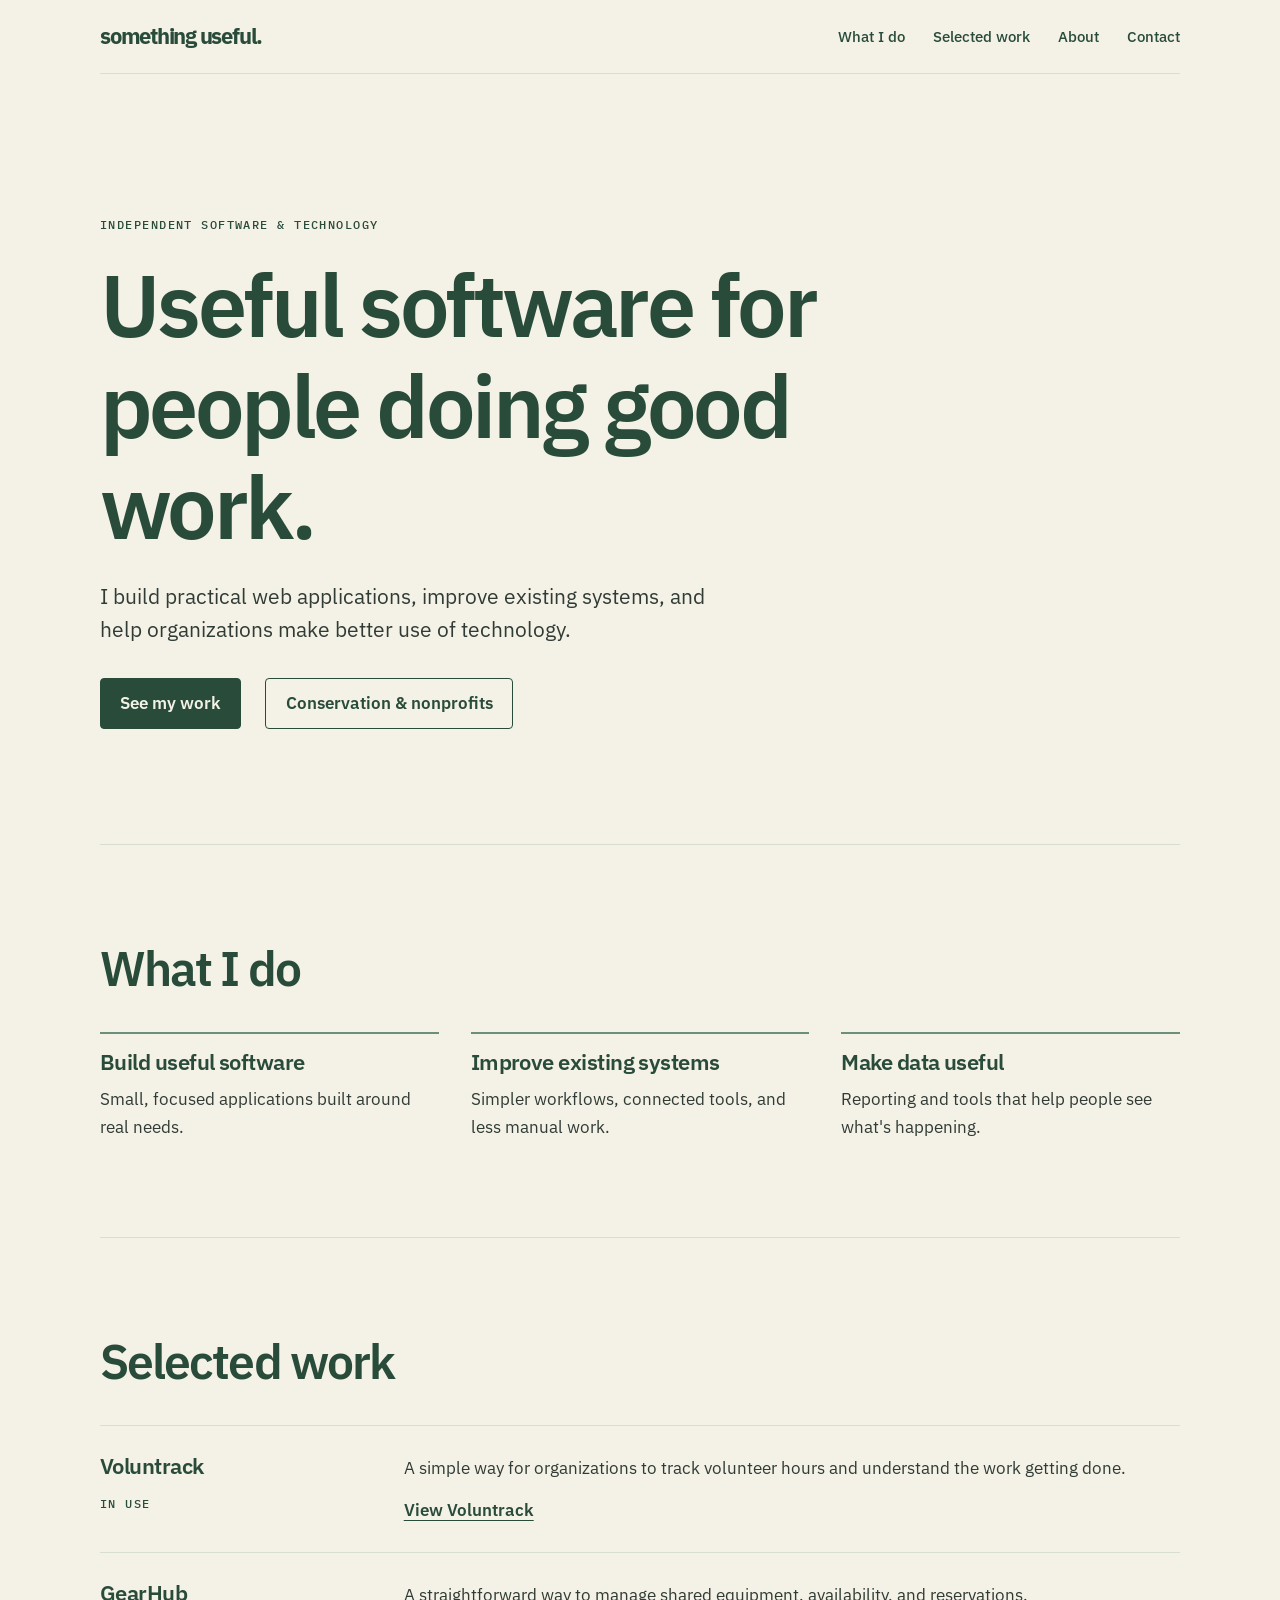
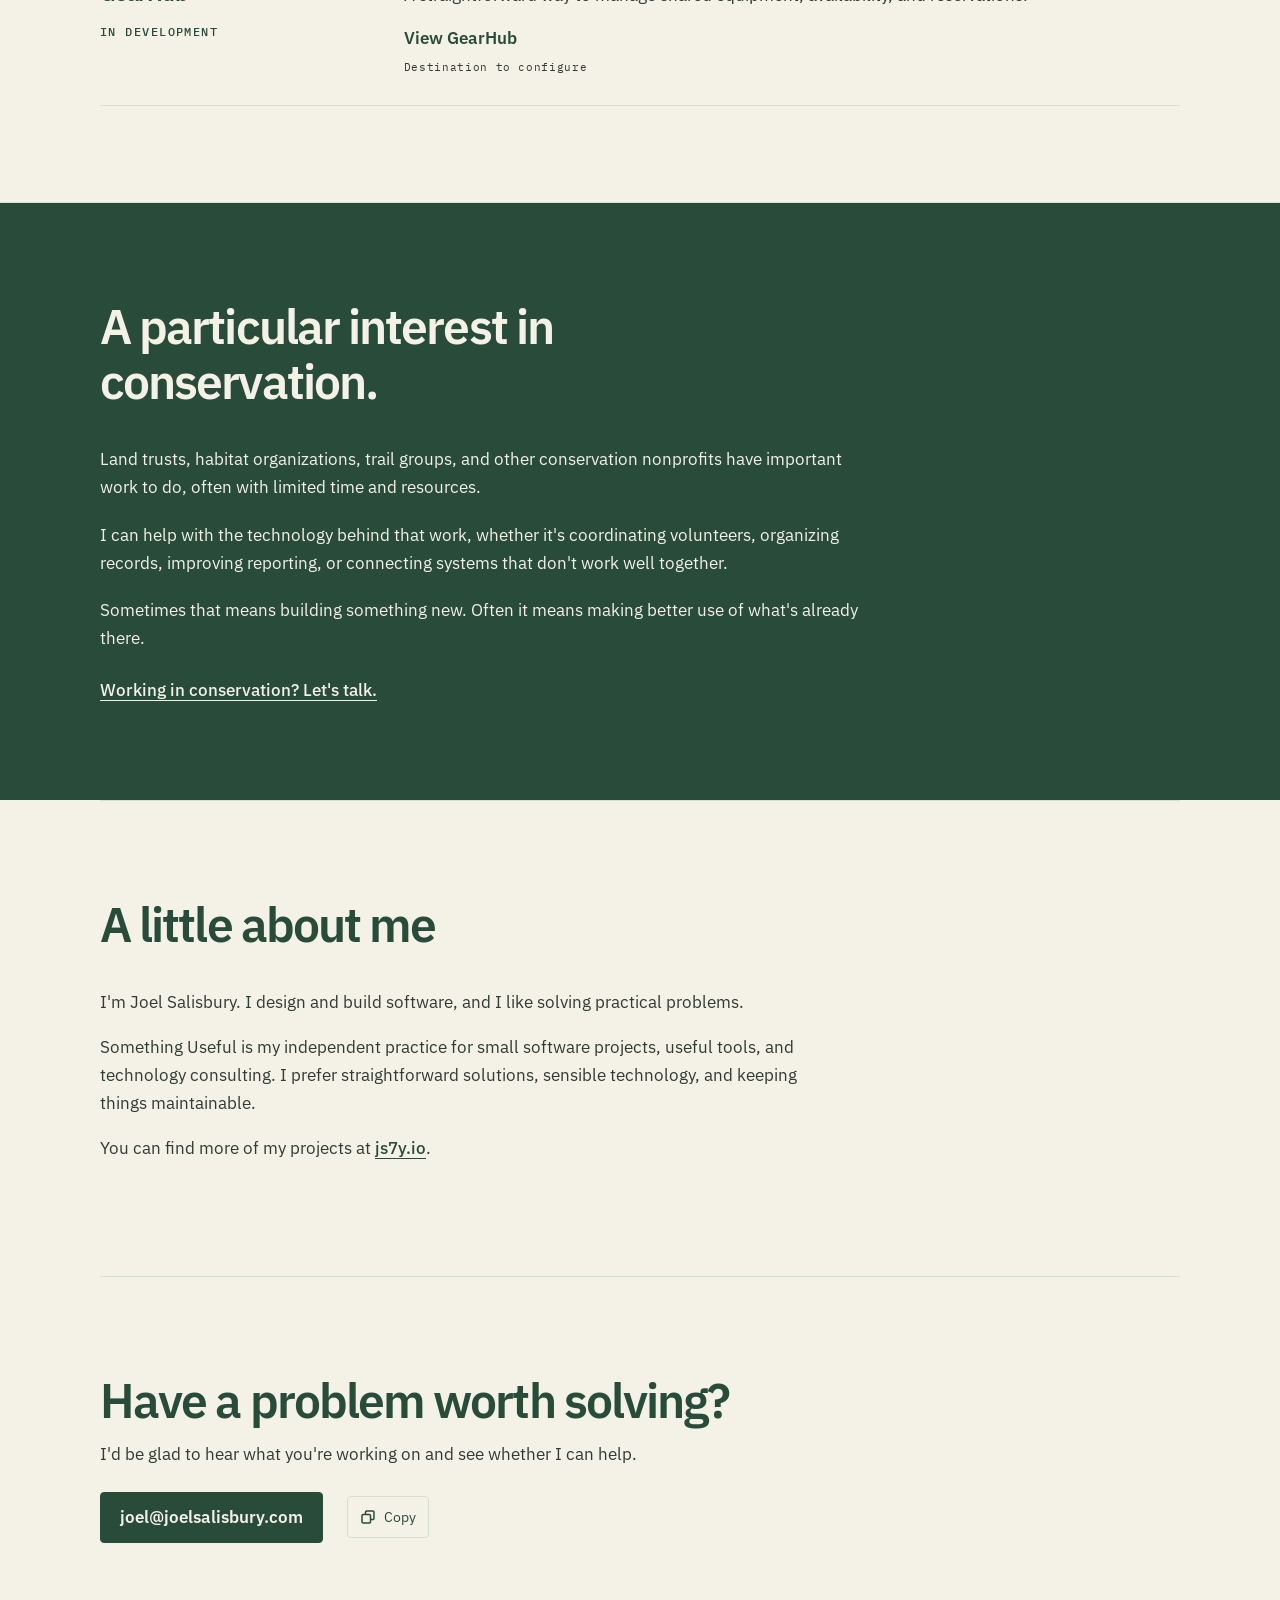
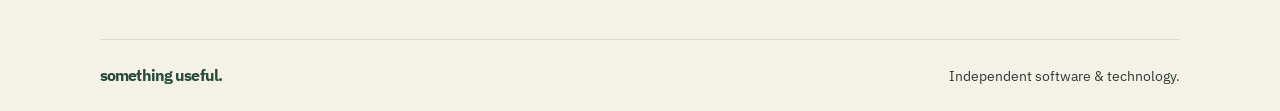
==== index.html @ 0a971db6 "copy to clip" ====
<!doctype html>
<html lang="en">
<head>
  <meta charset="utf-8">
  <meta name="viewport" content="width=device-width, initial-scale=1">
  <meta name="theme-color" content="#F4F1E7">
  <meta name="description" content="I build practical web applications, improve existing systems, and help organizations make better use of technology.">
  <title>something useful.</title>
  <link rel="preconnect" href="https://fonts.googleapis.com">
  <link rel="preconnect" href="https://fonts.gstatic.com" crossorigin>
  <link href="https://fonts.googleapis.com/css2?family=IBM+Plex+Mono:wght@400;500&family=IBM+Plex+Sans:wght@400;500;600;700&display=swap" rel="stylesheet">
  <style>
    :root {
      color-scheme: light;
      --forest: #294B3A;
      --sage: #6B8F7A;
      --cream: #F4F1E7;
      --stone: #D7DED2;
      --ink: #2F3B34;
      --page-width: 1080px;
    }

    * {
      box-sizing: border-box;
    }

    html {
      scroll-behavior: smooth;
      scroll-padding-top: 2rem;
    }

    body {
      margin: 0;
      background: var(--cream);
      color: var(--ink);
      font: 400 17px/1.65 "IBM Plex Sans", sans-serif;
      -webkit-font-smoothing: antialiased;
    }

    a {
      color: inherit;
    }

    a:focus-visible {
      outline: 3px solid var(--sage);
      outline-offset: 4px;
      border-radius: 2px;
    }

    button:focus-visible {
      outline: 3px solid var(--sage);
      outline-offset: 4px;
    }

    .skip-link {
      position: absolute;
      top: 1rem;
      left: 1rem;
      z-index: 1;
      padding: .5rem .75rem;
      transform: translateY(-180%);
      background: var(--cream);
      color: var(--forest);
    }

    .skip-link:focus {
      transform: translateY(0);
    }

    .container {
      width: min(100% - 48px, var(--page-width));
      margin-inline: auto;
    }

    .site-header {
      display: flex;
      align-items: center;
      justify-content: space-between;
      gap: 2rem;
      padding-block: 1.5rem;
      border-bottom: 1px solid var(--stone);
    }

    .wordmark {
      color: var(--forest);
      font-size: 1.4rem;
      font-weight: 700;
      letter-spacing: -.055em;
      line-height: 1;
      text-decoration: none;
      white-space: nowrap;
    }

    .site-nav {
      display: flex;
      flex-wrap: wrap;
      justify-content: flex-end;
      gap: .75rem 1.75rem;
    }

    .site-nav a,
    .text-link {
      color: var(--forest);
      font-weight: 500;
      text-decoration-thickness: 1px;
      text-underline-offset: .22em;
    }

    .site-nav a {
      font-size: .95rem;
      text-decoration: none;
    }

    .site-nav a:hover,
    .text-link:hover {
      text-decoration: underline;
    }

    .eyebrow,
    .project-status,
    .config-note {
      font-family: "IBM Plex Mono", monospace;
      font-size: .75rem;
      letter-spacing: .12em;
      text-transform: uppercase;
    }

    .eyebrow {
      margin: 0 0 1.2rem;
      color: var(--forest);
      font-weight: 500;
    }

    .hero {
      padding-block: clamp(5rem, 11vw, 9rem) clamp(5rem, 9vw, 7.5rem);
    }

    h1,
    h2,
    h3,
    p {
      margin-top: 0;
    }

    h1,
    h2,
    h3 {
      color: var(--forest);
      font-weight: 600;
      letter-spacing: -.04em;
      line-height: 1.15;
    }

    h1 {
      max-width: 850px;
      margin-bottom: 1.5rem;
      font-size: clamp(2.75rem, 7vw, 5.5rem);
    }

    .hero-copy {
      max-width: 620px;
      margin-bottom: 2rem;
      font-size: clamp(1.1rem, 2vw, 1.3rem);
      line-height: 1.55;
    }

    .actions {
      display: flex;
      flex-wrap: wrap;
      align-items: center;
      gap: .75rem 1.5rem;
    }

    .button {
      display: inline-flex;
      min-height: 48px;
      align-items: center;
      justify-content: center;
      padding: .65rem 1.2rem;
      border: 1px solid var(--forest);
      border-radius: 4px;
      background: var(--forest);
      color: var(--cream);
      font-weight: 600;
      text-decoration: none;
      transition: background-color .15s ease;
    }

    .button:hover {
      background: #1d392b;
    }

    .button-secondary {
      background: transparent;
      color: var(--forest);
    }

    .button-secondary:hover {
      background: var(--stone);
    }

    .copy-button {
      display: inline-flex;
      min-height: 40px;
      align-items: center;
      gap: .45rem;
      padding: .5rem .75rem;
      border: 1px solid var(--stone);
      border-radius: 4px;
      background: transparent;
      color: var(--forest);
      font: inherit;
      font-size: .9rem;
      cursor: pointer;
    }

    .copy-button:hover {
      background: var(--stone);
    }

    .copy-button svg {
      width: 1rem;
      height: 1rem;
    }

    .section {
      padding-block: clamp(3.75rem, 8vw, 6rem);
      border-top: 1px solid var(--stone);
    }

    .section-heading {
      margin-bottom: 2.25rem;
      font-size: clamp(2rem, 4vw, 3rem);
    }

    .capabilities {
      display: grid;
      grid-template-columns: repeat(3, minmax(0, 1fr));
      gap: 2rem;
    }

    .capability {
      padding-top: 1rem;
      border-top: 2px solid var(--sage);
    }

    .capability h3,
    .project h3 {
      margin-bottom: .6rem;
      font-size: 1.35rem;
      letter-spacing: -.025em;
    }

    .capability p,
    .project p {
      margin-bottom: 0;
    }

    .work-list {
      border-bottom: 1px solid var(--stone);
    }

    .project {
      display: grid;
      grid-template-columns: minmax(150px, .7fr) 2fr;
      gap: 2rem;
      padding-block: 1.75rem;
      border-top: 1px solid var(--stone);
    }

    .project-status {
      display: inline-block;
      margin-bottom: .65rem;
      color: var(--forest);
      font-weight: 500;
    }

    .project-link {
      display: inline-block;
      margin-top: .9rem;
      color: var(--forest);
      font-weight: 600;
      text-underline-offset: .22em;
    }

    .config-note {
      display: block;
      margin-top: .45rem;
      color: var(--ink);
      font-size: .68rem;
      letter-spacing: .06em;
      text-transform: none;
    }

    .conservation {
      background: var(--forest);
      color: var(--cream);
    }

    .conservation .section-heading {
      max-width: 700px;
      color: var(--cream);
    }

    .conservation-copy {
      max-width: 760px;
    }

    .conservation-copy p {
      margin-bottom: 1.2rem;
    }

    .conservation .text-link {
      display: inline-block;
      margin-top: .3rem;
      color: var(--cream);
    }

    .about-copy {
      max-width: 720px;
    }

    .contact {
      padding-bottom: clamp(4rem, 8vw, 6rem);
    }

    .contact .section-heading {
      margin-bottom: .75rem;
    }

    .contact p {
      margin-bottom: 1.5rem;
    }

    .site-footer {
      display: flex;
      align-items: baseline;
      justify-content: space-between;
      gap: 1rem;
      padding-block: 1.5rem;
      border-top: 1px solid var(--stone);
    }

    .footer-wordmark {
      font-size: 1rem;
    }

    .site-footer p {
      margin: 0;
      font-size: .9rem;
    }

    @media (max-width: 680px) {
      body {
        font-size: 16px;
      }

      .container {
        width: min(100% - 36px, var(--page-width));
      }

      .site-header {
        align-items: flex-start;
        flex-direction: column;
        gap: 1.1rem;
        padding-block: 1.2rem;
      }

      .site-nav {
        justify-content: flex-start;
        gap: .55rem 1.25rem;
      }

      .capabilities {
        grid-template-columns: 1fr;
        gap: 1.5rem;
      }

      .project {
        grid-template-columns: 1fr;
        gap: .5rem;
      }

      .site-footer {
        align-items: flex-start;
        flex-direction: column;
      }
    }

    @media (prefers-reduced-motion: reduce) {
      html {
        scroll-behavior: auto;
      }

      *,
      *::before,
      *::after {
        transition-duration: .01ms !important;
      }
    }
  </style>
</head>
<body>
  <a class="skip-link" href="#main">Skip to content</a>
  <header class="site-header container">
    <a class="wordmark" href="#top" aria-label="something useful. home">something useful.</a>
    <nav class="site-nav" aria-label="Main navigation">
      <a href="#what-i-do">What I do</a>
      <a href="#selected-work">Selected work</a>
      <a href="#about">About</a>
      <a href="#contact">Contact</a>
    </nav>
  </header>

  <main id="main">
    <section class="hero container" id="top" aria-labelledby="hero-title">
      <p class="eyebrow">INDEPENDENT SOFTWARE &amp; TECHNOLOGY</p>
      <h1 id="hero-title">Useful software for people doing good work.</h1>
      <p class="hero-copy">I build practical web applications, improve existing systems, and help organizations make better use of technology.</p>
      <div class="actions">
        <a class="button" href="#selected-work">See my work</a>
        <a class="button button-secondary" href="#conservation">Conservation &amp; nonprofits</a>
      </div>
    </section>

    <section class="section container" id="what-i-do" aria-labelledby="what-i-do-title">
      <h2 class="section-heading" id="what-i-do-title">What I do</h2>
      <div class="capabilities">
        <article class="capability">
          <h3>Build useful software</h3>
          <p>Small, focused applications built around real needs.</p>
        </article>
        <article class="capability">
          <h3>Improve existing systems</h3>
          <p>Simpler workflows, connected tools, and less manual work.</p>
        </article>
        <article class="capability">
          <h3>Make data useful</h3>
          <p>Reporting and tools that help people see what's happening.</p>
        </article>
      </div>
    </section>

    <section class="section container" id="selected-work" aria-labelledby="selected-work-title">
      <h2 class="section-heading" id="selected-work-title">Selected work</h2>
      <div class="work-list">
        <article class="project">
          <div>
            <h3>Voluntrack</h3>
            <span class="project-status">In use</span>
          </div>
          <div>
            <p>A simple way for organizations to track volunteer hours and understand the work getting done.</p>
            <a class="project-link" href="https://voluntrack.js7y.io">View Voluntrack</a>
          </div>
        </article>
        <article class="project">
          <div>
            <h3>GearHub</h3>
            <span class="project-status">In development</span>
          </div>
          <div>
            <p>A straightforward way to manage shared equipment, availability, and reservations.</p>
            <span class="project-link">View GearHub</span>
            <span class="config-note">Destination to configure</span>
          </div>
        </article>
      </div>
    </section>

    <section class="section conservation" id="conservation" aria-labelledby="conservation-title">
      <div class="container">
        <h2 class="section-heading" id="conservation-title">A particular interest in conservation.</h2>
        <div class="conservation-copy">
          <p>Land trusts, habitat organizations, trail groups, and other conservation nonprofits have important work to do, often with limited time and resources.</p>
          <p>I can help with the technology behind that work, whether it's coordinating volunteers, organizing records, improving reporting, or connecting systems that don't work well together.</p>
          <p>Sometimes that means building something new. Often it means making better use of what's already there.</p>
          <a class="text-link" href="#contact">Working in conservation? Let's talk.</a>
        </div>
      </div>
    </section>

    <section class="section container" id="about" aria-labelledby="about-title">
      <h2 class="section-heading" id="about-title">A little about me</h2>
      <div class="about-copy">
        <p>I'm Joel Salisbury. I design and build software, and I like solving practical problems.</p>
        <p>Something Useful is my independent practice for small software projects, useful tools, and technology consulting. I prefer straightforward solutions, sensible technology, and keeping things maintainable.</p>
        <p>You can find more of my projects at <a class="text-link" href="https://js7y.io">js7y.io</a>.</p>
      </div>
    </section>

    <section class="section contact container" id="contact" aria-labelledby="contact-title">
      <h2 class="section-heading" id="contact-title">Have a problem worth solving?</h2>
      <p>I'd be glad to hear what you're working on and see whether I can help.</p>
      <div class="actions">
        <a class="button" href="mailto:joel@joelsalisbury.com">joel@joelsalisbury.com</a>
        <button class="copy-button" type="button" data-copy="joel@joelsalisbury.com" aria-label="Copy email address">
          <svg viewBox="0 0 16 16" fill="none" aria-hidden="true">
            <path d="M5.5 5.5V3.25A1.25 1.25 0 0 1 6.75 2h6A1.25 1.25 0 0 1 14 3.25v6a1.25 1.25 0 0 1-1.25 1.25H10.5M3.25 5.5h6A1.25 1.25 0 0 1 10.5 6.75v6A1.25 1.25 0 0 1 9.25 14h-6A1.25 1.25 0 0 1 2 12.75v-6A1.25 1.25 0 0 1 3.25 5.5Z" stroke="currentColor" stroke-width="1.5" stroke-linecap="round" stroke-linejoin="round"/>
          </svg>
          Copy
        </button>
        <span id="copy-status" role="status" aria-live="polite"></span>
      </div>
    </section>
  </main>

  <footer class="site-footer container">
    <a class="wordmark footer-wordmark" href="#top">something useful.</a>
    <p>Independent software &amp; technology.</p>
  </footer>
  <script>
    const copyButton = document.querySelector("[data-copy]");
    const copyStatus = document.querySelector("#copy-status");

    if (copyButton && copyStatus) {
      copyButton.addEventListener("click", async () => {
        try {
          await navigator.clipboard.writeText(copyButton.dataset.copy);
          copyStatus.textContent = "Email copied.";
        } catch {
          copyStatus.textContent = "Couldn't copy. Please copy the email address manually.";
        }
      });
    }
  </script>
</body>
</html>
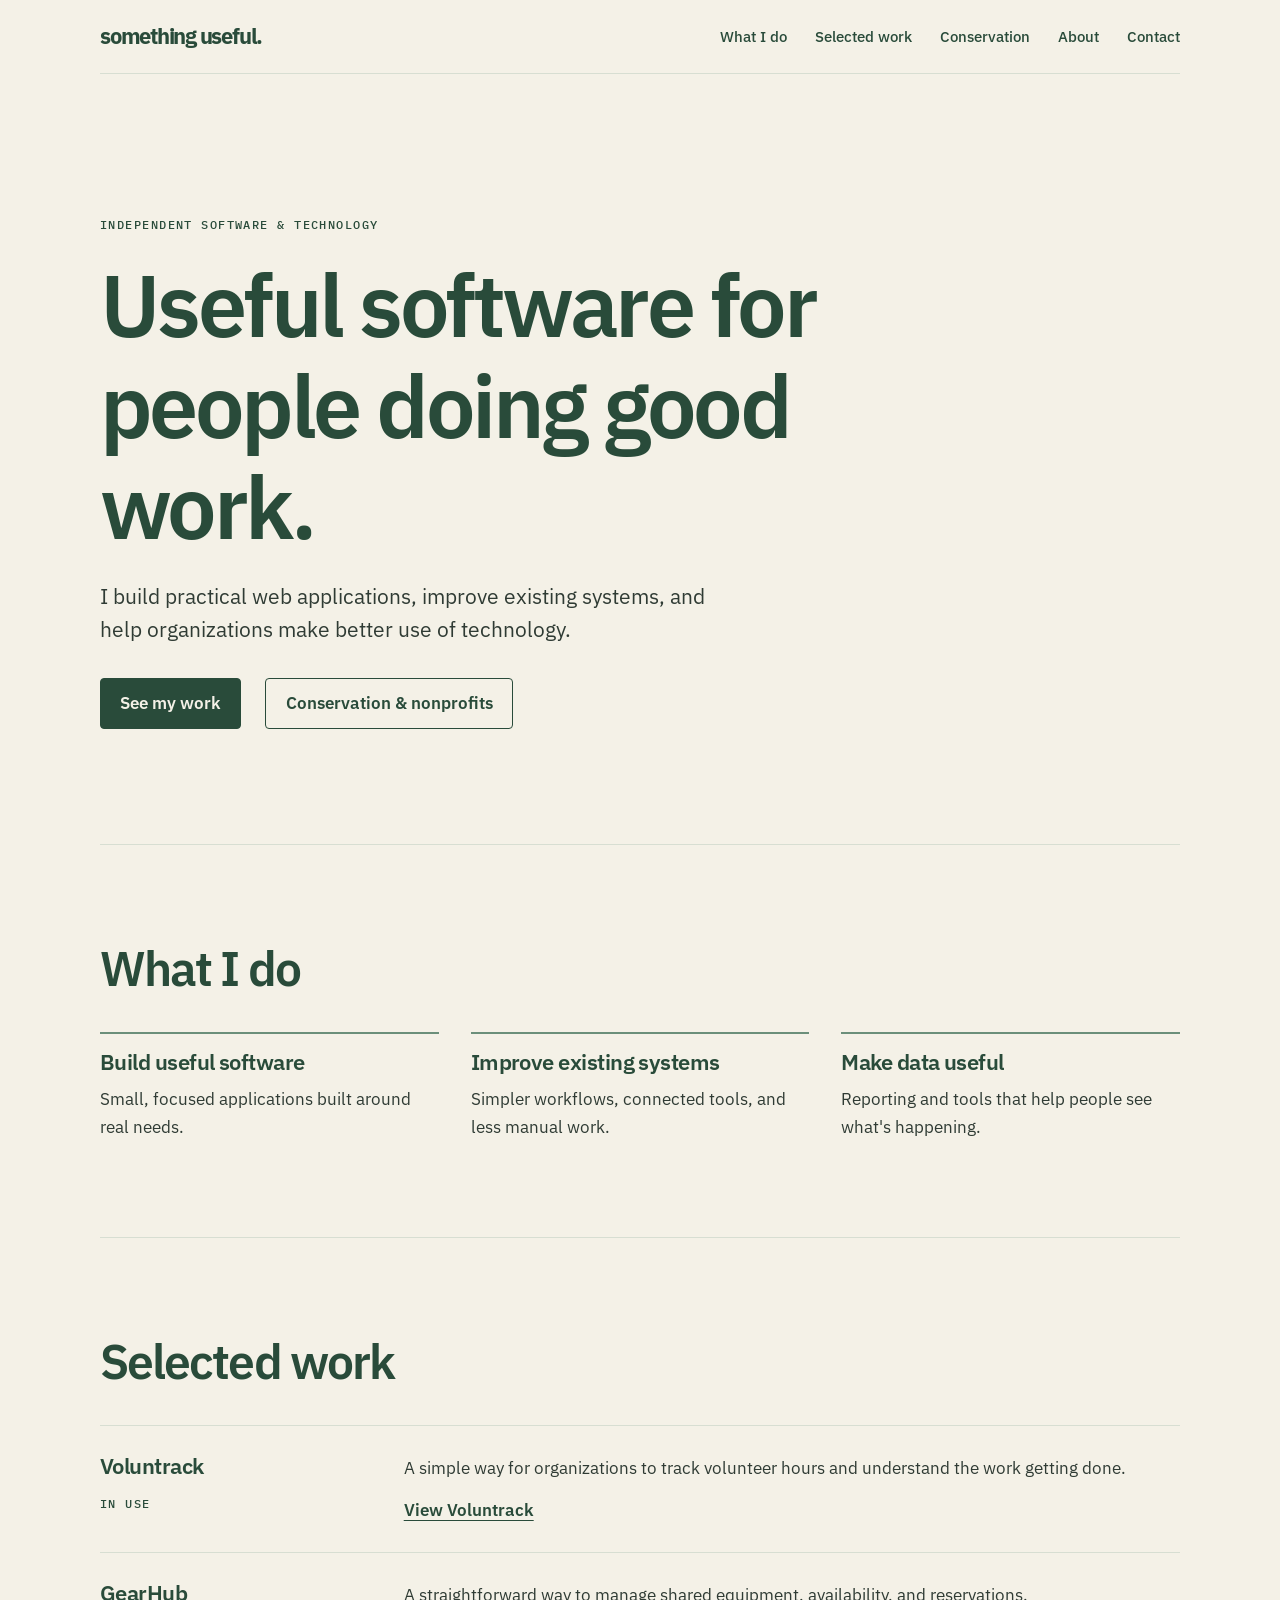
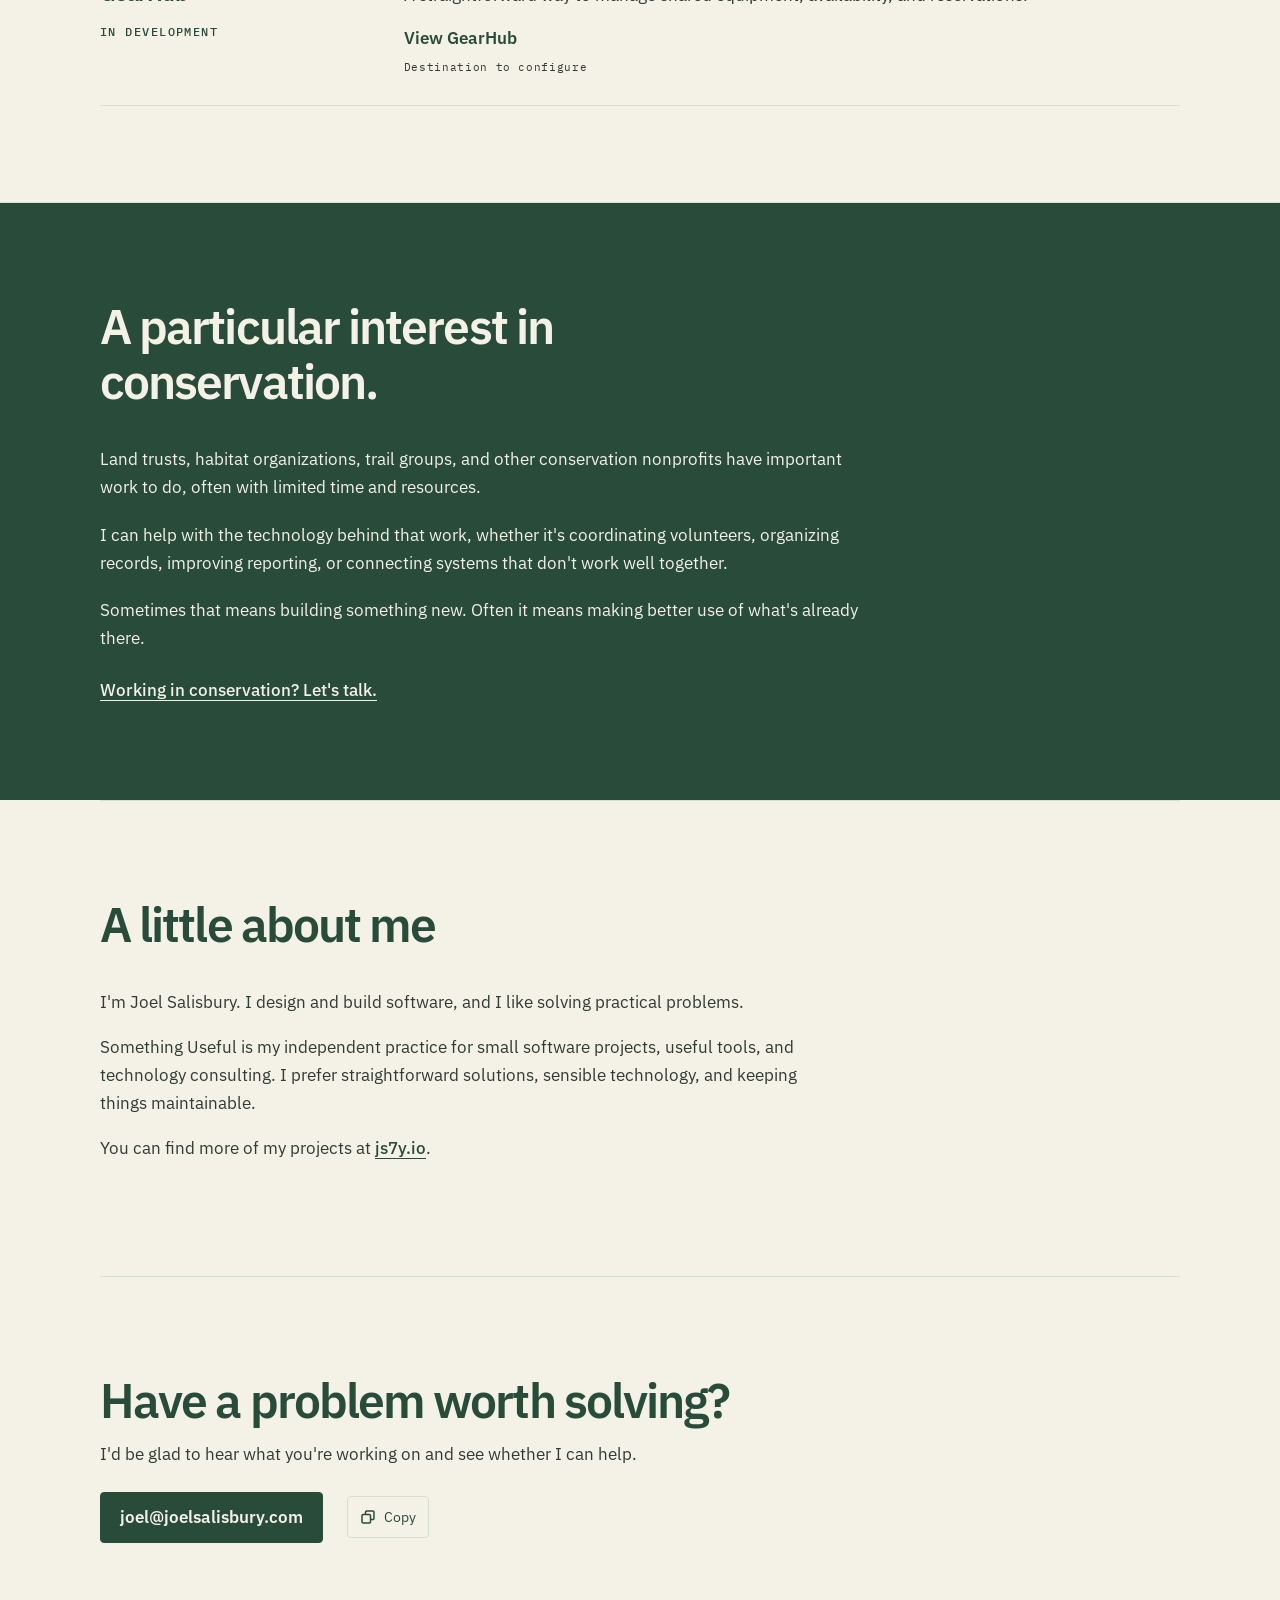
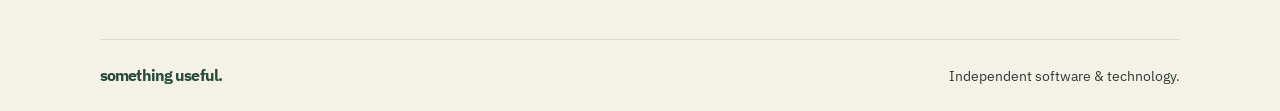
==== commit c44dca67: "conservation page" ====
--- a/index.html
+++ b/index.html
@@ -9,396 +9,7 @@
   <link rel="preconnect" href="https://fonts.googleapis.com">
   <link rel="preconnect" href="https://fonts.gstatic.com" crossorigin>
   <link href="https://fonts.googleapis.com/css2?family=IBM+Plex+Mono:wght@400;500&family=IBM+Plex+Sans:wght@400;500;600;700&display=swap" rel="stylesheet">
-  <style>
-    :root {
-      color-scheme: light;
-      --forest: #294B3A;
-      --sage: #6B8F7A;
-      --cream: #F4F1E7;
-      --stone: #D7DED2;
-      --ink: #2F3B34;
-      --page-width: 1080px;
-    }
-
-    * {
-      box-sizing: border-box;
-    }
-
-    html {
-      scroll-behavior: smooth;
-      scroll-padding-top: 2rem;
-    }
-
-    body {
-      margin: 0;
-      background: var(--cream);
-      color: var(--ink);
-      font: 400 17px/1.65 "IBM Plex Sans", sans-serif;
-      -webkit-font-smoothing: antialiased;
-    }
-
-    a {
-      color: inherit;
-    }
-
-    a:focus-visible {
-      outline: 3px solid var(--sage);
-      outline-offset: 4px;
-      border-radius: 2px;
-    }
-
-    button:focus-visible {
-      outline: 3px solid var(--sage);
-      outline-offset: 4px;
-    }
-
-    .skip-link {
-      position: absolute;
-      top: 1rem;
-      left: 1rem;
-      z-index: 1;
-      padding: .5rem .75rem;
-      transform: translateY(-180%);
-      background: var(--cream);
-      color: var(--forest);
-    }
-
-    .skip-link:focus {
-      transform: translateY(0);
-    }
-
-    .container {
-      width: min(100% - 48px, var(--page-width));
-      margin-inline: auto;
-    }
-
-    .site-header {
-      display: flex;
-      align-items: center;
-      justify-content: space-between;
-      gap: 2rem;
-      padding-block: 1.5rem;
-      border-bottom: 1px solid var(--stone);
-    }
-
-    .wordmark {
-      color: var(--forest);
-      font-size: 1.4rem;
-      font-weight: 700;
-      letter-spacing: -.055em;
-      line-height: 1;
-      text-decoration: none;
-      white-space: nowrap;
-    }
-
-    .site-nav {
-      display: flex;
-      flex-wrap: wrap;
-      justify-content: flex-end;
-      gap: .75rem 1.75rem;
-    }
-
-    .site-nav a,
-    .text-link {
-      color: var(--forest);
-      font-weight: 500;
-      text-decoration-thickness: 1px;
-      text-underline-offset: .22em;
-    }
-
-    .site-nav a {
-      font-size: .95rem;
-      text-decoration: none;
-    }
-
-    .site-nav a:hover,
-    .text-link:hover {
-      text-decoration: underline;
-    }
-
-    .eyebrow,
-    .project-status,
-    .config-note {
-      font-family: "IBM Plex Mono", monospace;
-      font-size: .75rem;
-      letter-spacing: .12em;
-      text-transform: uppercase;
-    }
-
-    .eyebrow {
-      margin: 0 0 1.2rem;
-      color: var(--forest);
-      font-weight: 500;
-    }
-
-    .hero {
-      padding-block: clamp(5rem, 11vw, 9rem) clamp(5rem, 9vw, 7.5rem);
-    }
-
-    h1,
-    h2,
-    h3,
-    p {
-      margin-top: 0;
-    }
-
-    h1,
-    h2,
-    h3 {
-      color: var(--forest);
-      font-weight: 600;
-      letter-spacing: -.04em;
-      line-height: 1.15;
-    }
-
-    h1 {
-      max-width: 850px;
-      margin-bottom: 1.5rem;
-      font-size: clamp(2.75rem, 7vw, 5.5rem);
-    }
-
-    .hero-copy {
-      max-width: 620px;
-      margin-bottom: 2rem;
-      font-size: clamp(1.1rem, 2vw, 1.3rem);
-      line-height: 1.55;
-    }
-
-    .actions {
-      display: flex;
-      flex-wrap: wrap;
-      align-items: center;
-      gap: .75rem 1.5rem;
-    }
-
-    .button {
-      display: inline-flex;
-      min-height: 48px;
-      align-items: center;
-      justify-content: center;
-      padding: .65rem 1.2rem;
-      border: 1px solid var(--forest);
-      border-radius: 4px;
-      background: var(--forest);
-      color: var(--cream);
-      font-weight: 600;
-      text-decoration: none;
-      transition: background-color .15s ease;
-    }
-
-    .button:hover {
-      background: #1d392b;
-    }
-
-    .button-secondary {
-      background: transparent;
-      color: var(--forest);
-    }
-
-    .button-secondary:hover {
-      background: var(--stone);
-    }
-
-    .copy-button {
-      display: inline-flex;
-      min-height: 40px;
-      align-items: center;
-      gap: .45rem;
-      padding: .5rem .75rem;
-      border: 1px solid var(--stone);
-      border-radius: 4px;
-      background: transparent;
-      color: var(--forest);
-      font: inherit;
-      font-size: .9rem;
-      cursor: pointer;
-    }
-
-    .copy-button:hover {
-      background: var(--stone);
-    }
-
-    .copy-button svg {
-      width: 1rem;
-      height: 1rem;
-    }
-
-    .section {
-      padding-block: clamp(3.75rem, 8vw, 6rem);
-      border-top: 1px solid var(--stone);
-    }
-
-    .section-heading {
-      margin-bottom: 2.25rem;
-      font-size: clamp(2rem, 4vw, 3rem);
-    }
-
-    .capabilities {
-      display: grid;
-      grid-template-columns: repeat(3, minmax(0, 1fr));
-      gap: 2rem;
-    }
-
-    .capability {
-      padding-top: 1rem;
-      border-top: 2px solid var(--sage);
-    }
-
-    .capability h3,
-    .project h3 {
-      margin-bottom: .6rem;
-      font-size: 1.35rem;
-      letter-spacing: -.025em;
-    }
-
-    .capability p,
-    .project p {
-      margin-bottom: 0;
-    }
-
-    .work-list {
-      border-bottom: 1px solid var(--stone);
-    }
-
-    .project {
-      display: grid;
-      grid-template-columns: minmax(150px, .7fr) 2fr;
-      gap: 2rem;
-      padding-block: 1.75rem;
-      border-top: 1px solid var(--stone);
-    }
-
-    .project-status {
-      display: inline-block;
-      margin-bottom: .65rem;
-      color: var(--forest);
-      font-weight: 500;
-    }
-
-    .project-link {
-      display: inline-block;
-      margin-top: .9rem;
-      color: var(--forest);
-      font-weight: 600;
-      text-underline-offset: .22em;
-    }
-
-    .config-note {
-      display: block;
-      margin-top: .45rem;
-      color: var(--ink);
-      font-size: .68rem;
-      letter-spacing: .06em;
-      text-transform: none;
-    }
-
-    .conservation {
-      background: var(--forest);
-      color: var(--cream);
-    }
-
-    .conservation .section-heading {
-      max-width: 700px;
-      color: var(--cream);
-    }
-
-    .conservation-copy {
-      max-width: 760px;
-    }
-
-    .conservation-copy p {
-      margin-bottom: 1.2rem;
-    }
-
-    .conservation .text-link {
-      display: inline-block;
-      margin-top: .3rem;
-      color: var(--cream);
-    }
-
-    .about-copy {
-      max-width: 720px;
-    }
-
-    .contact {
-      padding-bottom: clamp(4rem, 8vw, 6rem);
-    }
-
-    .contact .section-heading {
-      margin-bottom: .75rem;
-    }
-
-    .contact p {
-      margin-bottom: 1.5rem;
-    }
-
-    .site-footer {
-      display: flex;
-      align-items: baseline;
-      justify-content: space-between;
-      gap: 1rem;
-      padding-block: 1.5rem;
-      border-top: 1px solid var(--stone);
-    }
-
-    .footer-wordmark {
-      font-size: 1rem;
-    }
-
-    .site-footer p {
-      margin: 0;
-      font-size: .9rem;
-    }
-
-    @media (max-width: 680px) {
-      body {
-        font-size: 16px;
-      }
-
-      .container {
-        width: min(100% - 36px, var(--page-width));
-      }
-
-      .site-header {
-        align-items: flex-start;
-        flex-direction: column;
-        gap: 1.1rem;
-        padding-block: 1.2rem;
-      }
-
-      .site-nav {
-        justify-content: flex-start;
-        gap: .55rem 1.25rem;
-      }
-
-      .capabilities {
-        grid-template-columns: 1fr;
-        gap: 1.5rem;
-      }
-
-      .project {
-        grid-template-columns: 1fr;
-        gap: .5rem;
-      }
-
-      .site-footer {
-        align-items: flex-start;
-        flex-direction: column;
-      }
-    }
-
-    @media (prefers-reduced-motion: reduce) {
-      html {
-        scroll-behavior: auto;
-      }
-
-      *,
-      *::before,
-      *::after {
-        transition-duration: .01ms !important;
-      }
-    }
-  </style>
+  <link rel="stylesheet" href="/styles.css">
 </head>
 <body>
   <a class="skip-link" href="#main">Skip to content</a>
@@ -407,6 +18,7 @@
     <nav class="site-nav" aria-label="Main navigation">
       <a href="#what-i-do">What I do</a>
       <a href="#selected-work">Selected work</a>
+      <a href="/conservation">Conservation</a>
       <a href="#about">About</a>
       <a href="#contact">Contact</a>
     </nav>
@@ -419,7 +31,7 @@
       <p class="hero-copy">I build practical web applications, improve existing systems, and help organizations make better use of technology.</p>
       <div class="actions">
         <a class="button" href="#selected-work">See my work</a>
-        <a class="button button-secondary" href="#conservation">Conservation &amp; nonprofits</a>
+        <a class="button button-secondary" href="/conservation">Conservation &amp; nonprofits</a>
       </div>
     </section>
 
@@ -475,7 +87,7 @@
           <p>Land trusts, habitat organizations, trail groups, and other conservation nonprofits have important work to do, often with limited time and resources.</p>
           <p>I can help with the technology behind that work, whether it's coordinating volunteers, organizing records, improving reporting, or connecting systems that don't work well together.</p>
           <p>Sometimes that means building something new. Often it means making better use of what's already there.</p>
-          <a class="text-link" href="#contact">Working in conservation? Let's talk.</a>
+          <a class="text-link" href="/conservation">Working in conservation? Let's talk.</a>
         </div>
       </div>
     </section>
--- a/styles.css
+++ b/styles.css
@@ -0,0 +1,388 @@
+:root {
+  color-scheme: light;
+  --forest: #294B3A;
+  --sage: #6B8F7A;
+  --cream: #F4F1E7;
+  --stone: #D7DED2;
+  --ink: #2F3B34;
+  --page-width: 1080px;
+}
+
+* {
+  box-sizing: border-box;
+}
+
+html {
+  scroll-behavior: smooth;
+  scroll-padding-top: 2rem;
+}
+
+body {
+  margin: 0;
+  background: var(--cream);
+  color: var(--ink);
+  font: 400 17px/1.65 "IBM Plex Sans", sans-serif;
+  -webkit-font-smoothing: antialiased;
+}
+
+a {
+  color: inherit;
+}
+
+a:focus-visible {
+  outline: 3px solid var(--sage);
+  outline-offset: 4px;
+  border-radius: 2px;
+}
+
+button:focus-visible {
+  outline: 3px solid var(--sage);
+  outline-offset: 4px;
+}
+
+.skip-link {
+  position: absolute;
+  top: 1rem;
+  left: 1rem;
+  z-index: 1;
+  padding: .5rem .75rem;
+  transform: translateY(-180%);
+  background: var(--cream);
+  color: var(--forest);
+}
+
+.skip-link:focus {
+  transform: translateY(0);
+}
+
+.container {
+  width: min(100% - 48px, var(--page-width));
+  margin-inline: auto;
+}
+
+.site-header {
+  display: flex;
+  align-items: center;
+  justify-content: space-between;
+  gap: 2rem;
+  padding-block: 1.5rem;
+  border-bottom: 1px solid var(--stone);
+}
+
+.wordmark {
+  color: var(--forest);
+  font-size: 1.4rem;
+  font-weight: 700;
+  letter-spacing: -.055em;
+  line-height: 1;
+  text-decoration: none;
+  white-space: nowrap;
+}
+
+.site-nav {
+  display: flex;
+  flex-wrap: wrap;
+  justify-content: flex-end;
+  gap: .75rem 1.75rem;
+}
+
+.site-nav a,
+.text-link {
+  color: var(--forest);
+  font-weight: 500;
+  text-decoration-thickness: 1px;
+  text-underline-offset: .22em;
+}
+
+.site-nav a {
+  font-size: .95rem;
+  text-decoration: none;
+}
+
+.site-nav a:hover,
+.text-link:hover {
+  text-decoration: underline;
+}
+
+.eyebrow,
+.project-status,
+.config-note {
+  font-family: "IBM Plex Mono", monospace;
+  font-size: .75rem;
+  letter-spacing: .12em;
+  text-transform: uppercase;
+}
+
+.eyebrow {
+  margin: 0 0 1.2rem;
+  color: var(--forest);
+  font-weight: 500;
+}
+
+.hero {
+  padding-block: clamp(5rem, 11vw, 9rem) clamp(5rem, 9vw, 7.5rem);
+}
+
+h1,
+h2,
+h3,
+p {
+  margin-top: 0;
+}
+
+h1,
+h2,
+h3 {
+  color: var(--forest);
+  font-weight: 600;
+  letter-spacing: -.04em;
+  line-height: 1.15;
+}
+
+h1 {
+  max-width: 850px;
+  margin-bottom: 1.5rem;
+  font-size: clamp(2.75rem, 7vw, 5.5rem);
+}
+
+.hero-copy {
+  max-width: 620px;
+  margin-bottom: 2rem;
+  font-size: clamp(1.1rem, 2vw, 1.3rem);
+  line-height: 1.55;
+}
+
+.actions {
+  display: flex;
+  flex-wrap: wrap;
+  align-items: center;
+  gap: .75rem 1.5rem;
+}
+
+.button {
+  display: inline-flex;
+  min-height: 48px;
+  align-items: center;
+  justify-content: center;
+  padding: .65rem 1.2rem;
+  border: 1px solid var(--forest);
+  border-radius: 4px;
+  background: var(--forest);
+  color: var(--cream);
+  font-weight: 600;
+  text-decoration: none;
+  transition: background-color .15s ease;
+}
+
+.button:hover {
+  background: #1d392b;
+}
+
+.button-secondary {
+  background: transparent;
+  color: var(--forest);
+}
+
+.button-secondary:hover {
+  background: var(--stone);
+}
+
+.copy-button {
+  display: inline-flex;
+  min-height: 40px;
+  align-items: center;
+  gap: .45rem;
+  padding: .5rem .75rem;
+  border: 1px solid var(--stone);
+  border-radius: 4px;
+  background: transparent;
+  color: var(--forest);
+  font: inherit;
+  font-size: .9rem;
+  cursor: pointer;
+}
+
+.copy-button:hover {
+  background: var(--stone);
+}
+
+.copy-button svg {
+  width: 1rem;
+  height: 1rem;
+}
+
+.section {
+  padding-block: clamp(3.75rem, 8vw, 6rem);
+  border-top: 1px solid var(--stone);
+}
+
+.section-heading {
+  margin-bottom: 2.25rem;
+  font-size: clamp(2rem, 4vw, 3rem);
+}
+
+.capabilities {
+  display: grid;
+  grid-template-columns: repeat(3, minmax(0, 1fr));
+  gap: 2rem;
+}
+
+.capability {
+  padding-top: 1rem;
+  border-top: 2px solid var(--sage);
+}
+
+.capability h3,
+.project h3 {
+  margin-bottom: .6rem;
+  font-size: 1.35rem;
+  letter-spacing: -.025em;
+}
+
+.capability p,
+.project p {
+  margin-bottom: 0;
+}
+
+.work-list {
+  border-bottom: 1px solid var(--stone);
+}
+
+.project {
+  display: grid;
+  grid-template-columns: minmax(150px, .7fr) 2fr;
+  gap: 2rem;
+  padding-block: 1.75rem;
+  border-top: 1px solid var(--stone);
+}
+
+.project-status {
+  display: inline-block;
+  margin-bottom: .65rem;
+  color: var(--forest);
+  font-weight: 500;
+}
+
+.project-link {
+  display: inline-block;
+  margin-top: .9rem;
+  color: var(--forest);
+  font-weight: 600;
+  text-underline-offset: .22em;
+}
+
+.config-note {
+  display: block;
+  margin-top: .45rem;
+  color: var(--ink);
+  font-size: .68rem;
+  letter-spacing: .06em;
+  text-transform: none;
+}
+
+.conservation {
+  background: var(--forest);
+  color: var(--cream);
+}
+
+.conservation .section-heading {
+  max-width: 700px;
+  color: var(--cream);
+}
+
+.conservation-copy {
+  max-width: 760px;
+}
+
+.conservation-copy p {
+  margin-bottom: 1.2rem;
+}
+
+.conservation .text-link {
+  display: inline-block;
+  margin-top: .3rem;
+  color: var(--cream);
+}
+
+.about-copy {
+  max-width: 720px;
+}
+
+.contact {
+  padding-bottom: clamp(4rem, 8vw, 6rem);
+}
+
+.contact .section-heading {
+  margin-bottom: .75rem;
+}
+
+.contact p {
+  margin-bottom: 1.5rem;
+}
+
+.site-footer {
+  display: flex;
+  align-items: baseline;
+  justify-content: space-between;
+  gap: 1rem;
+  padding-block: 1.5rem;
+  border-top: 1px solid var(--stone);
+}
+
+.footer-wordmark {
+  font-size: 1rem;
+}
+
+.site-footer p {
+  margin: 0;
+  font-size: .9rem;
+}
+
+@media (max-width: 680px) {
+  body {
+    font-size: 16px;
+  }
+
+  .container {
+    width: min(100% - 36px, var(--page-width));
+  }
+
+  .site-header {
+    align-items: flex-start;
+    flex-direction: column;
+    gap: 1.1rem;
+    padding-block: 1.2rem;
+  }
+
+  .site-nav {
+    justify-content: flex-start;
+    gap: .55rem 1.25rem;
+  }
+
+  .capabilities {
+    grid-template-columns: 1fr;
+    gap: 1.5rem;
+  }
+
+  .project {
+    grid-template-columns: 1fr;
+    gap: .5rem;
+  }
+
+  .site-footer {
+    align-items: flex-start;
+    flex-direction: column;
+  }
+}
+
+@media (prefers-reduced-motion: reduce) {
+  html {
+    scroll-behavior: auto;
+  }
+
+  *,
+  *::before,
+  *::after {
+    transition-duration: .01ms !important;
+  }
+}
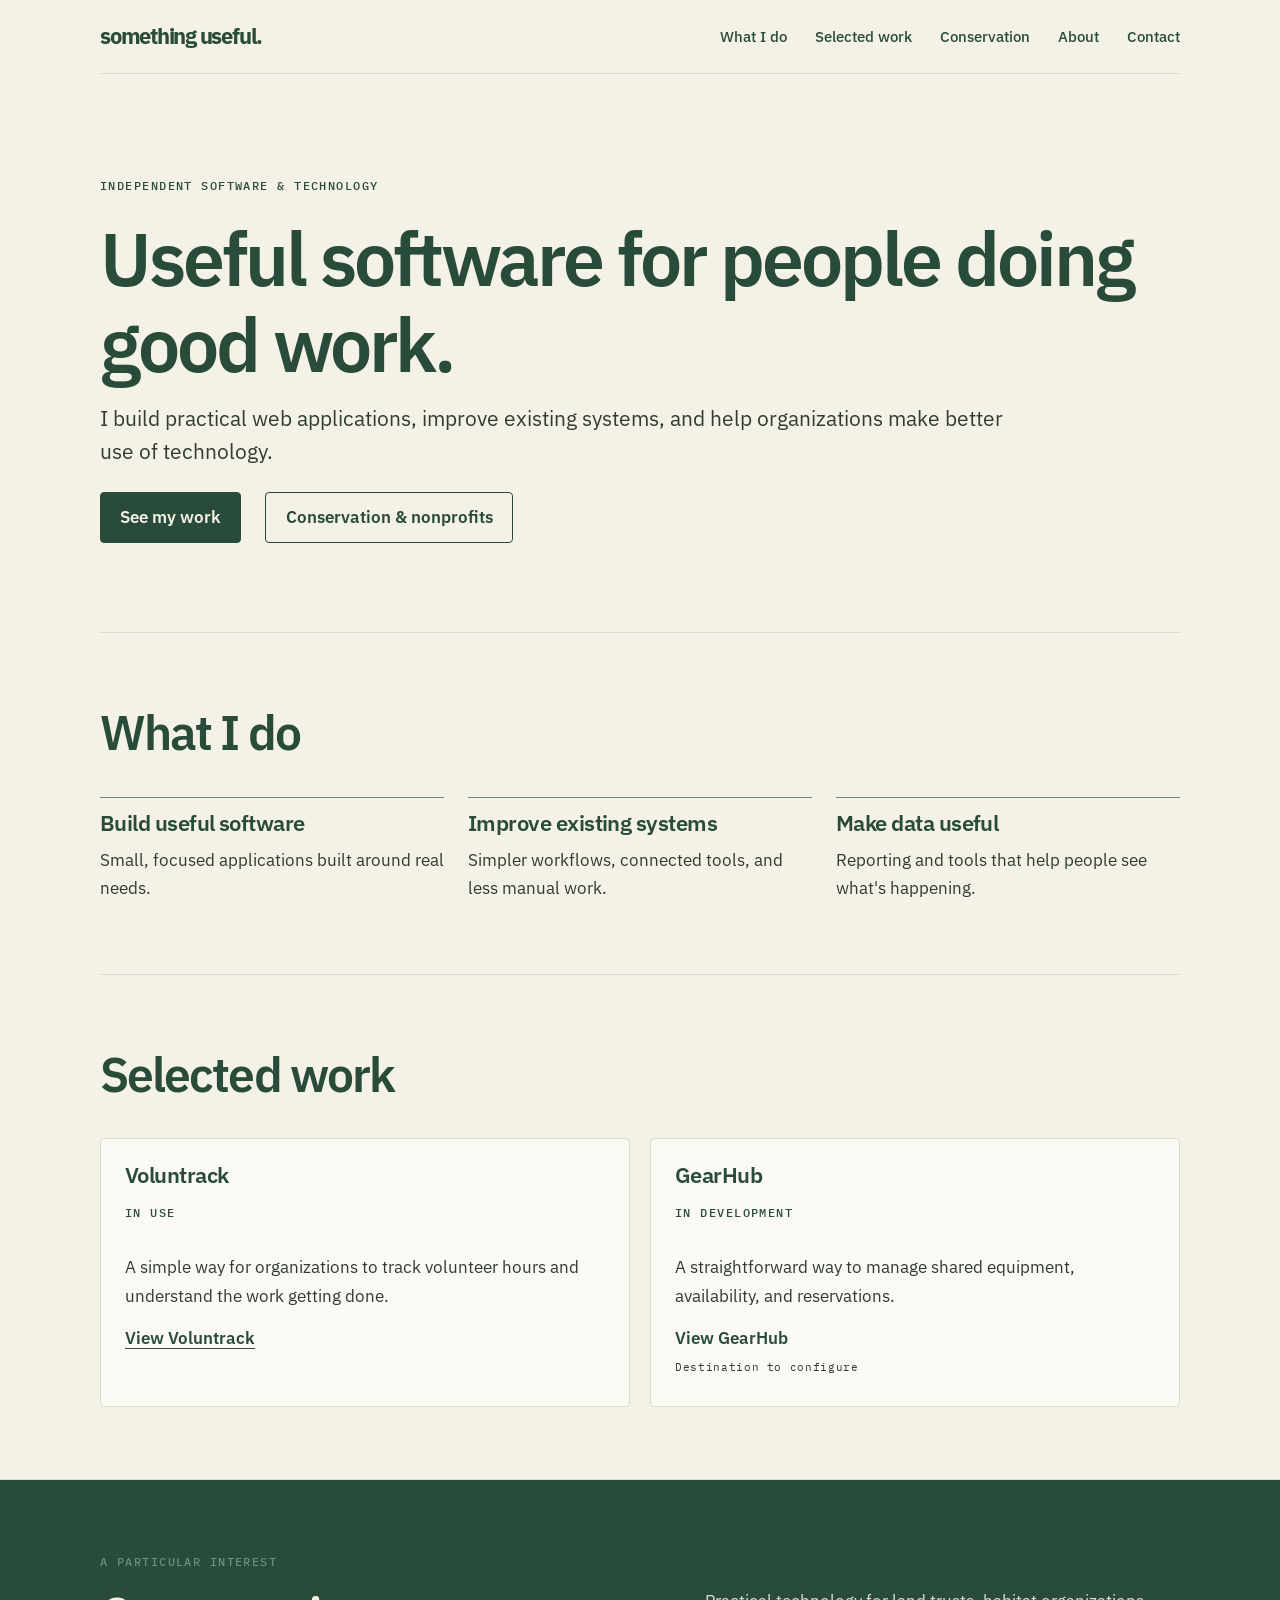
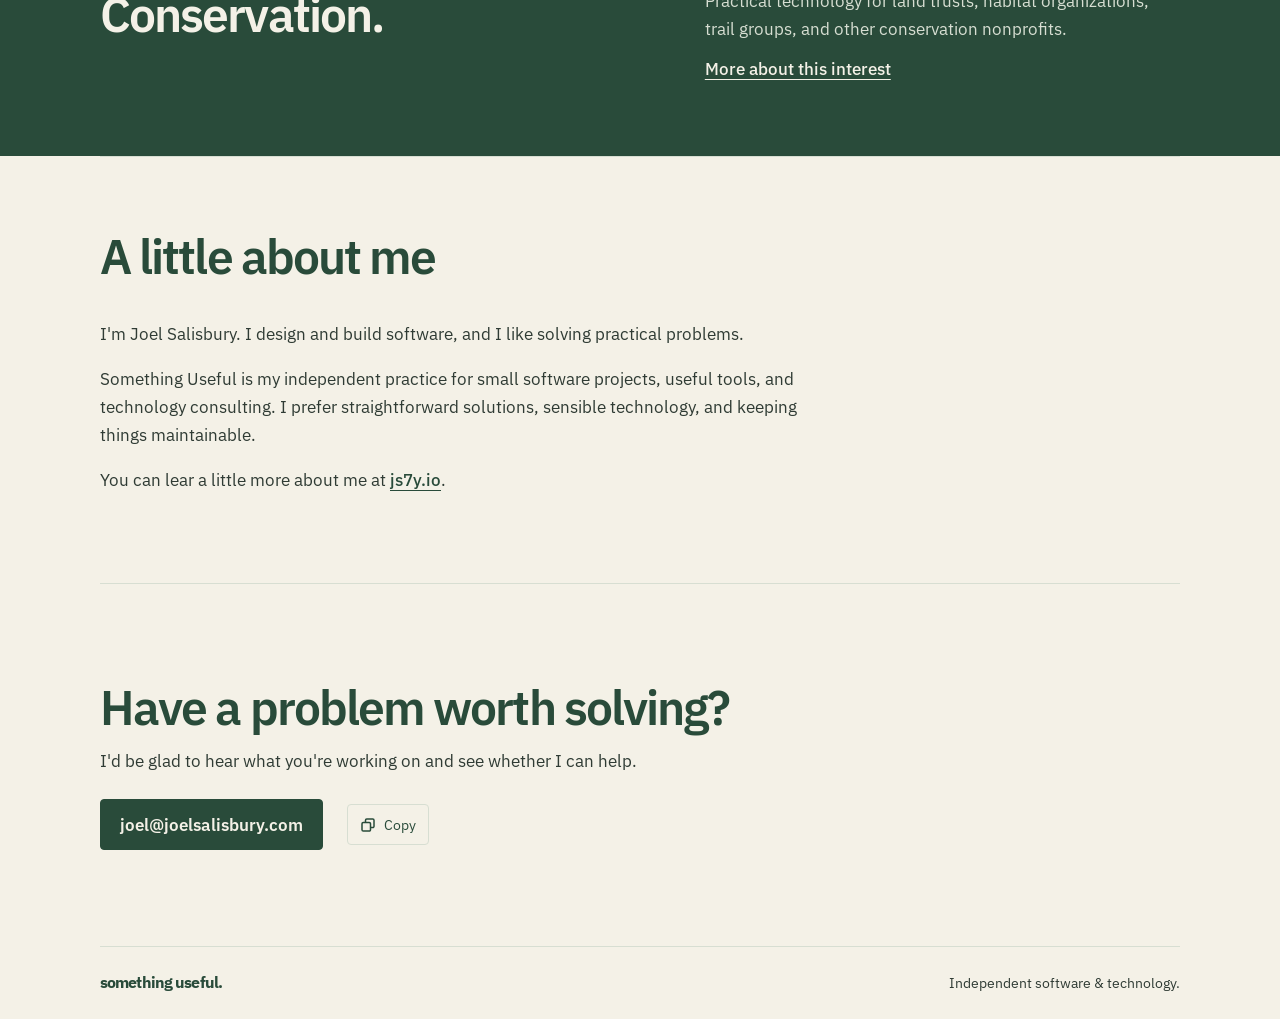
==== commit c19172f6: "homepage tidy" ====
--- a/index.html
+++ b/index.html
@@ -11,7 +11,7 @@
   <link href="https://fonts.googleapis.com/css2?family=IBM+Plex+Mono:wght@400;500&family=IBM+Plex+Sans:wght@400;500;600;700&display=swap" rel="stylesheet">
   <link rel="stylesheet" href="/styles.css">
 </head>
-<body>
+<body class="home-page">
   <a class="skip-link" href="#main">Skip to content</a>
   <header class="site-header container">
     <a class="wordmark" href="#top" aria-label="something useful. home">something useful.</a>
@@ -61,9 +61,11 @@
             <h3>Voluntrack</h3>
             <span class="project-status">In use</span>
           </div>
-          <div>
+          <div class="project-details">
             <p>A simple way for organizations to track volunteer hours and understand the work getting done.</p>
-            <a class="project-link" href="https://voluntrack.js7y.io">View Voluntrack</a>
+            <div class="project-action">
+              <a class="project-link" href="https://voluntrack.js7y.io">View Voluntrack</a>
+            </div>
           </div>
         </article>
         <article class="project">
@@ -71,10 +73,12 @@
             <h3>GearHub</h3>
             <span class="project-status">In development</span>
           </div>
-          <div>
+          <div class="project-details">
             <p>A straightforward way to manage shared equipment, availability, and reservations.</p>
-            <span class="project-link">View GearHub</span>
-            <span class="config-note">Destination to configure</span>
+            <div class="project-action">
+              <span class="project-link">View GearHub</span>
+              <span class="config-note">Destination to configure</span>
+            </div>
           </div>
         </article>
       </div>
@@ -82,12 +86,11 @@
 
     <section class="section conservation" id="conservation" aria-labelledby="conservation-title">
       <div class="container">
-        <h2 class="section-heading" id="conservation-title">A particular interest in conservation.</h2>
+        <p class="eyebrow">A PARTICULAR INTEREST</p>
+        <h2 class="section-heading" id="conservation-title">Conservation.</h2>
         <div class="conservation-copy">
-          <p>Land trusts, habitat organizations, trail groups, and other conservation nonprofits have important work to do, often with limited time and resources.</p>
-          <p>I can help with the technology behind that work, whether it's coordinating volunteers, organizing records, improving reporting, or connecting systems that don't work well together.</p>
-          <p>Sometimes that means building something new. Often it means making better use of what's already there.</p>
-          <a class="text-link" href="/conservation">Working in conservation? Let's talk.</a>
+          <p>Practical technology for land trusts, habitat organizations, trail groups, and other conservation nonprofits.</p>
+          <a class="text-link" href="/conservation">More about this interest</a>
         </div>
       </div>
     </section>
@@ -97,7 +100,7 @@
       <div class="about-copy">
         <p>I'm Joel Salisbury. I design and build software, and I like solving practical problems.</p>
         <p>Something Useful is my independent practice for small software projects, useful tools, and technology consulting. I prefer straightforward solutions, sensible technology, and keeping things maintainable.</p>
-        <p>You can find more of my projects at <a class="text-link" href="https://js7y.io">js7y.io</a>.</p>
+        <p>You can lear a little more about me at <a class="text-link" href="https://js7y.io">js7y.io</a>.</p>
       </div>
     </section>
 
@@ -121,20 +124,6 @@
     <a class="wordmark footer-wordmark" href="#top">something useful.</a>
     <p>Independent software &amp; technology.</p>
   </footer>
-  <script>
-    const copyButton = document.querySelector("[data-copy]");
-    const copyStatus = document.querySelector("#copy-status");
-
-    if (copyButton && copyStatus) {
-      copyButton.addEventListener("click", async () => {
-        try {
-          await navigator.clipboard.writeText(copyButton.dataset.copy);
-          copyStatus.textContent = "Email copied.";
-        } catch {
-          copyStatus.textContent = "Couldn't copy. Please copy the email address manually.";
-        }
-      });
-    }
-  </script>
+  <script src="/contact.js"></script>
 </body>
 </html>
--- a/styles.css
+++ b/styles.css
@@ -4,6 +4,7 @@
   --sage: #6B8F7A;
   --cream: #F4F1E7;
   --stone: #D7DED2;
+  --surface: #FAF9F4;
   --ink: #2F3B34;
   --page-width: 1080px;
 }
@@ -308,6 +309,103 @@
   max-width: 720px;
 }
 
+.conservation-hero-copy {
+  max-width: 680px;
+  margin-left: auto;
+  font-size: clamp(1.1rem, 2vw, 1.3rem);
+  line-height: 1.55;
+}
+
+.conservation-hero-copy p:last-child {
+  margin-bottom: 0;
+}
+
+.editorial-intro {
+  display: grid;
+  grid-template-columns: minmax(0, 1fr) minmax(0, .85fr);
+  gap: 2rem clamp(2rem, 6vw, 6rem);
+}
+
+.editorial-intro p {
+  max-width: 560px;
+}
+
+.work-intro p {
+  max-width: 70ch;
+}
+
+.work-intro {
+  grid-template-columns: minmax(0, .45fr) minmax(0, 1fr);
+}
+
+.subject-areas {
+  display: grid;
+  grid-template-columns: repeat(2, minmax(0, 1fr));
+  gap: 1.25rem;
+  margin-top: 2rem;
+}
+
+.subject-area {
+  padding: 1.5rem;
+  border: 1px solid var(--stone);
+  border-radius: 4px;
+  background: var(--surface);
+}
+
+.subject-area-number {
+  display: block;
+  margin-bottom: .75rem;
+  color: var(--sage);
+  font: 500 .75rem "IBM Plex Mono", monospace;
+  letter-spacing: .08em;
+}
+
+.subject-area h3,
+.possibility h3 {
+  margin-bottom: .6rem;
+  font-size: 1.35rem;
+  letter-spacing: -.025em;
+}
+
+.subject-area p,
+.possibility p {
+  margin-bottom: 0;
+}
+
+.possibilities-grid {
+  display: grid;
+  grid-template-columns: repeat(2, minmax(0, 1fr));
+  column-gap: 2rem;
+  margin: 2rem 0 0;
+}
+
+.possibility {
+  padding-block: 1.5rem;
+  border-top: 1px solid var(--stone);
+}
+
+.possibility-number {
+  display: block;
+  margin-bottom: .65rem;
+  color: var(--sage);
+  font: 500 .75rem "IBM Plex Mono", monospace;
+  letter-spacing: .08em;
+}
+
+.possibility h3 {
+  margin-bottom: .6rem;
+  font-size: 1.35rem;
+  letter-spacing: -.025em;
+}
+
+.approach {
+  background: var(--stone);
+}
+
+.approach .editorial-intro p:last-child {
+  margin-bottom: 0;
+}
+
 .contact {
   padding-bottom: clamp(4rem, 8vw, 6rem);
 }
@@ -338,6 +436,17 @@
   font-size: .9rem;
 }
 
+@media (max-width: 1000px) {
+  .work-intro {
+    grid-template-columns: 1fr;
+    gap: 0;
+  }
+
+  .work-intro .section-heading {
+    margin-bottom: 1rem;
+  }
+}
+
 @media (max-width: 680px) {
   body {
     font-size: 16px;
@@ -369,6 +478,20 @@
     gap: .5rem;
   }
 
+  .editorial-intro,
+  .subject-areas,
+  .possibilities-grid {
+    grid-template-columns: 1fr;
+  }
+
+  .editorial-intro {
+    gap: 0;
+  }
+
+  .editorial-intro .section-heading {
+    margin-bottom: 1rem;
+  }
+
   .site-footer {
     align-items: flex-start;
     flex-direction: column;
@@ -386,3 +509,120 @@
     transition-duration: .01ms !important;
   }
 }
+
+.home-page .hero {
+  padding-block: clamp(3.75rem, 8vw, 6.75rem) clamp(3.75rem, 7vw, 5.625rem);
+}
+
+.home-page h1 {
+  max-width: 1080px;
+  margin-bottom: 1rem;
+  font-size: clamp(2.35rem, 5.95vw, 4.675rem);
+}
+
+.home-page .hero-copy {
+  max-width: 70ch;
+  margin-bottom: 1.5rem;
+}
+
+.home-page .section:not(.contact) {
+  padding-block: clamp(3rem, 6vw, 4.5rem);
+}
+
+.home-page .capabilities {
+  gap: 1.5rem;
+}
+
+.home-page .capability {
+  padding-top: .85rem;
+  border-top-width: 1px;
+}
+
+.home-page .work-list {
+  display: grid;
+  grid-template-columns: repeat(2, minmax(0, 1fr));
+  gap: 1.25rem;
+  border: 0;
+}
+
+.home-page .project {
+  display: flex;
+  min-width: 0;
+  flex-direction: column;
+  gap: 1.25rem;
+  padding: 1.5rem;
+  border: 1px solid var(--stone);
+  border-radius: 4px;
+  background: var(--surface);
+}
+
+.home-page .project-details {
+  display: flex;
+  flex: 1;
+  flex-direction: column;
+  align-items: flex-start;
+}
+
+.home-page .project p {
+  max-width: 50ch;
+}
+
+.home-page .project-action {
+  display: flex;
+  min-height: 4.5rem;
+  flex-direction: column;
+  margin-top: auto;
+  padding-top: .9rem;
+}
+
+.home-page .project-link {
+  margin-top: 0;
+}
+
+.home-page .conservation .container {
+  display: grid;
+  grid-template-columns: minmax(0, 1fr) minmax(0, .9fr);
+  align-items: start;
+  gap: 1rem clamp(2rem, 6vw, 6rem);
+}
+
+.home-page .conservation .eyebrow {
+  grid-column: 1 / -1;
+  margin-bottom: 0;
+  color: var(--sage);
+}
+
+.home-page .conservation .section-heading {
+  margin-bottom: 0;
+}
+
+.home-page .conservation-copy {
+  max-width: 70ch;
+  color: var(--stone);
+}
+
+.home-page .conservation-copy p {
+  margin-bottom: .75rem;
+}
+
+.home-page .conservation .text-link {
+  margin-top: 0;
+  color: var(--cream);
+}
+
+.home-page .about-copy {
+  max-width: 74ch;
+}
+
+@media (max-width: 900px) {
+  .home-page .conservation .container {
+    grid-template-columns: 1fr;
+    gap: 1rem;
+  }
+}
+
+@media (max-width: 680px) {
+  .home-page .work-list {
+    grid-template-columns: 1fr;
+  }
+}
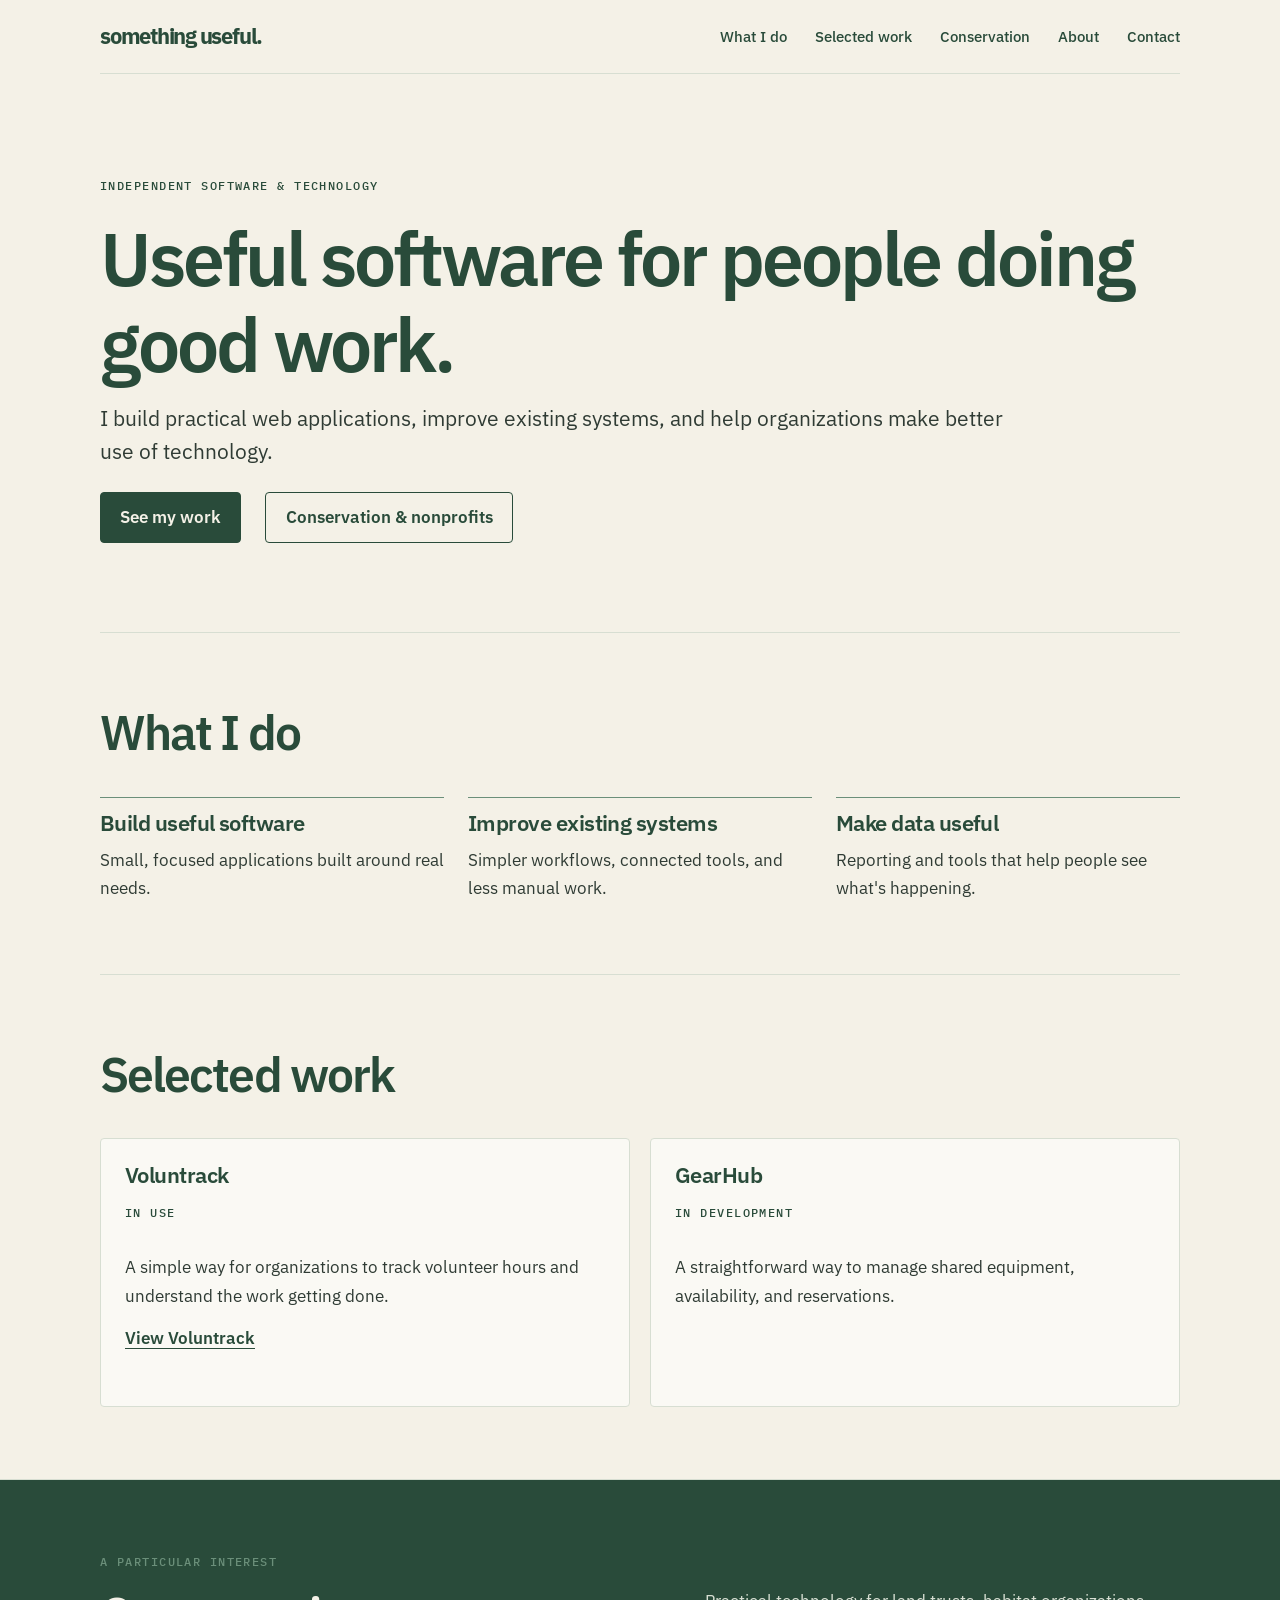
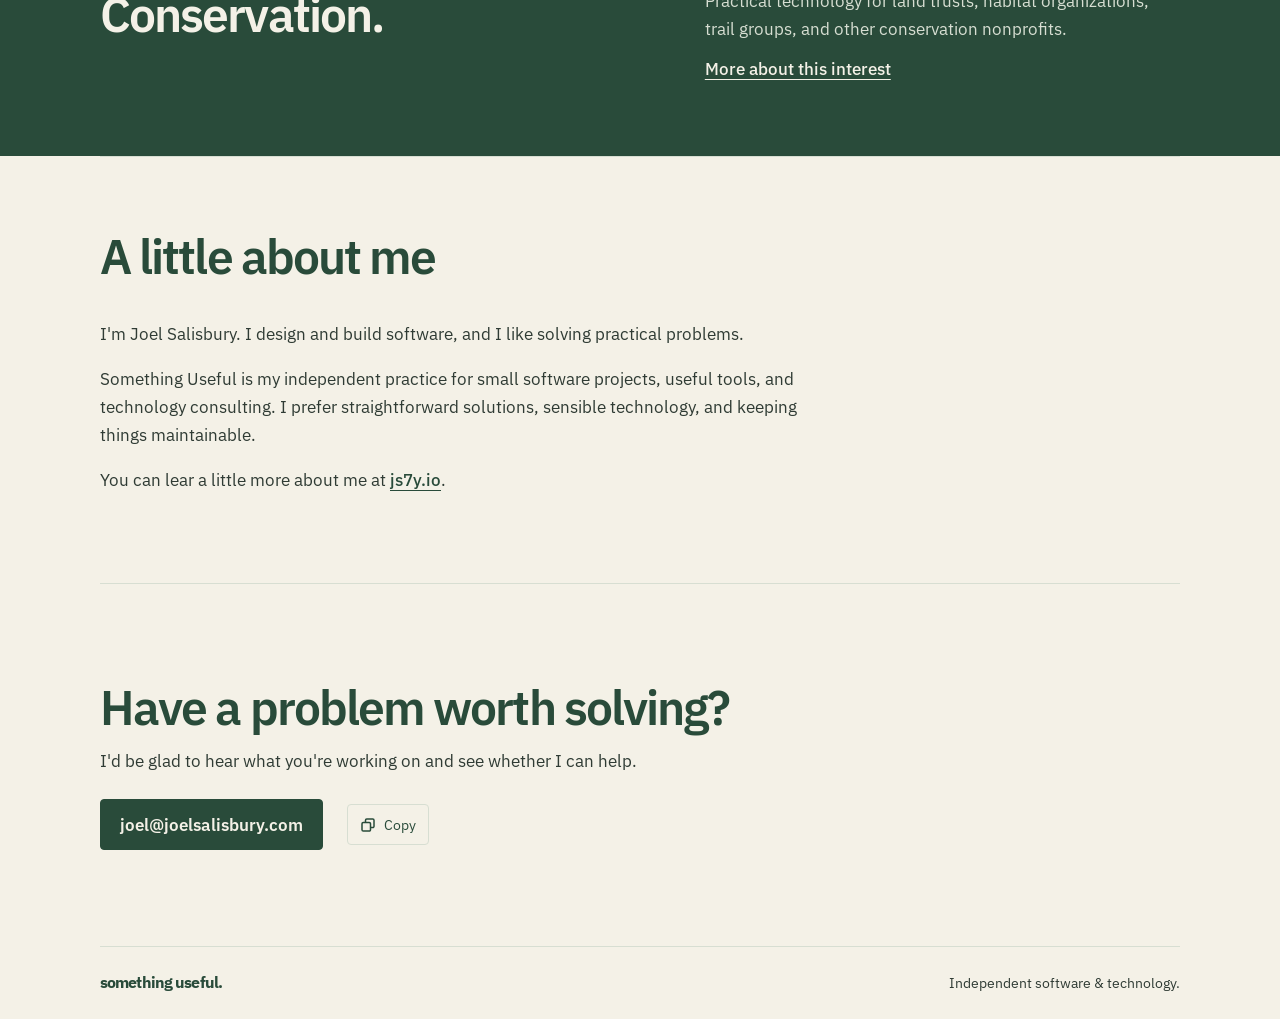
==== commit 0e6658c5: "no link to gearhub idiot" ====
--- a/index.html
+++ b/index.html
@@ -76,8 +76,8 @@
           <div class="project-details">
             <p>A straightforward way to manage shared equipment, availability, and reservations.</p>
             <div class="project-action">
-              <span class="project-link">View GearHub</span>
-              <span class="config-note">Destination to configure</span>
+              <!-- <span class="project-link">View GearHub</span>
+              <span class="config-note">Destination to configure</span> -->
             </div>
           </div>
         </article>
--- a/styles.css
+++ b/styles.css
@@ -122,6 +122,20 @@
 
 .hero {
   padding-block: clamp(5rem, 11vw, 9rem) clamp(5rem, 9vw, 7.5rem);
+}
+
+.conservation-hero {
+  padding-block: clamp(3.75rem, 8vw, 6.75rem) clamp(3.75rem, 7vw, 5.625rem);
+}
+
+.conservation-hero h1 {
+  max-width: 900px;
+  margin-bottom: 1.25rem;
+  font-size: clamp(2.2rem, 5.35vw, 4.2rem);
+}
+
+.conservation-hero .eyebrow {
+  margin-bottom: 1rem;
 }
 
 h1,
@@ -311,7 +325,7 @@
 
 .conservation-hero-copy {
   max-width: 680px;
-  margin-left: auto;
+  margin-left: 0;
   font-size: clamp(1.1rem, 2vw, 1.3rem);
   line-height: 1.55;
 }
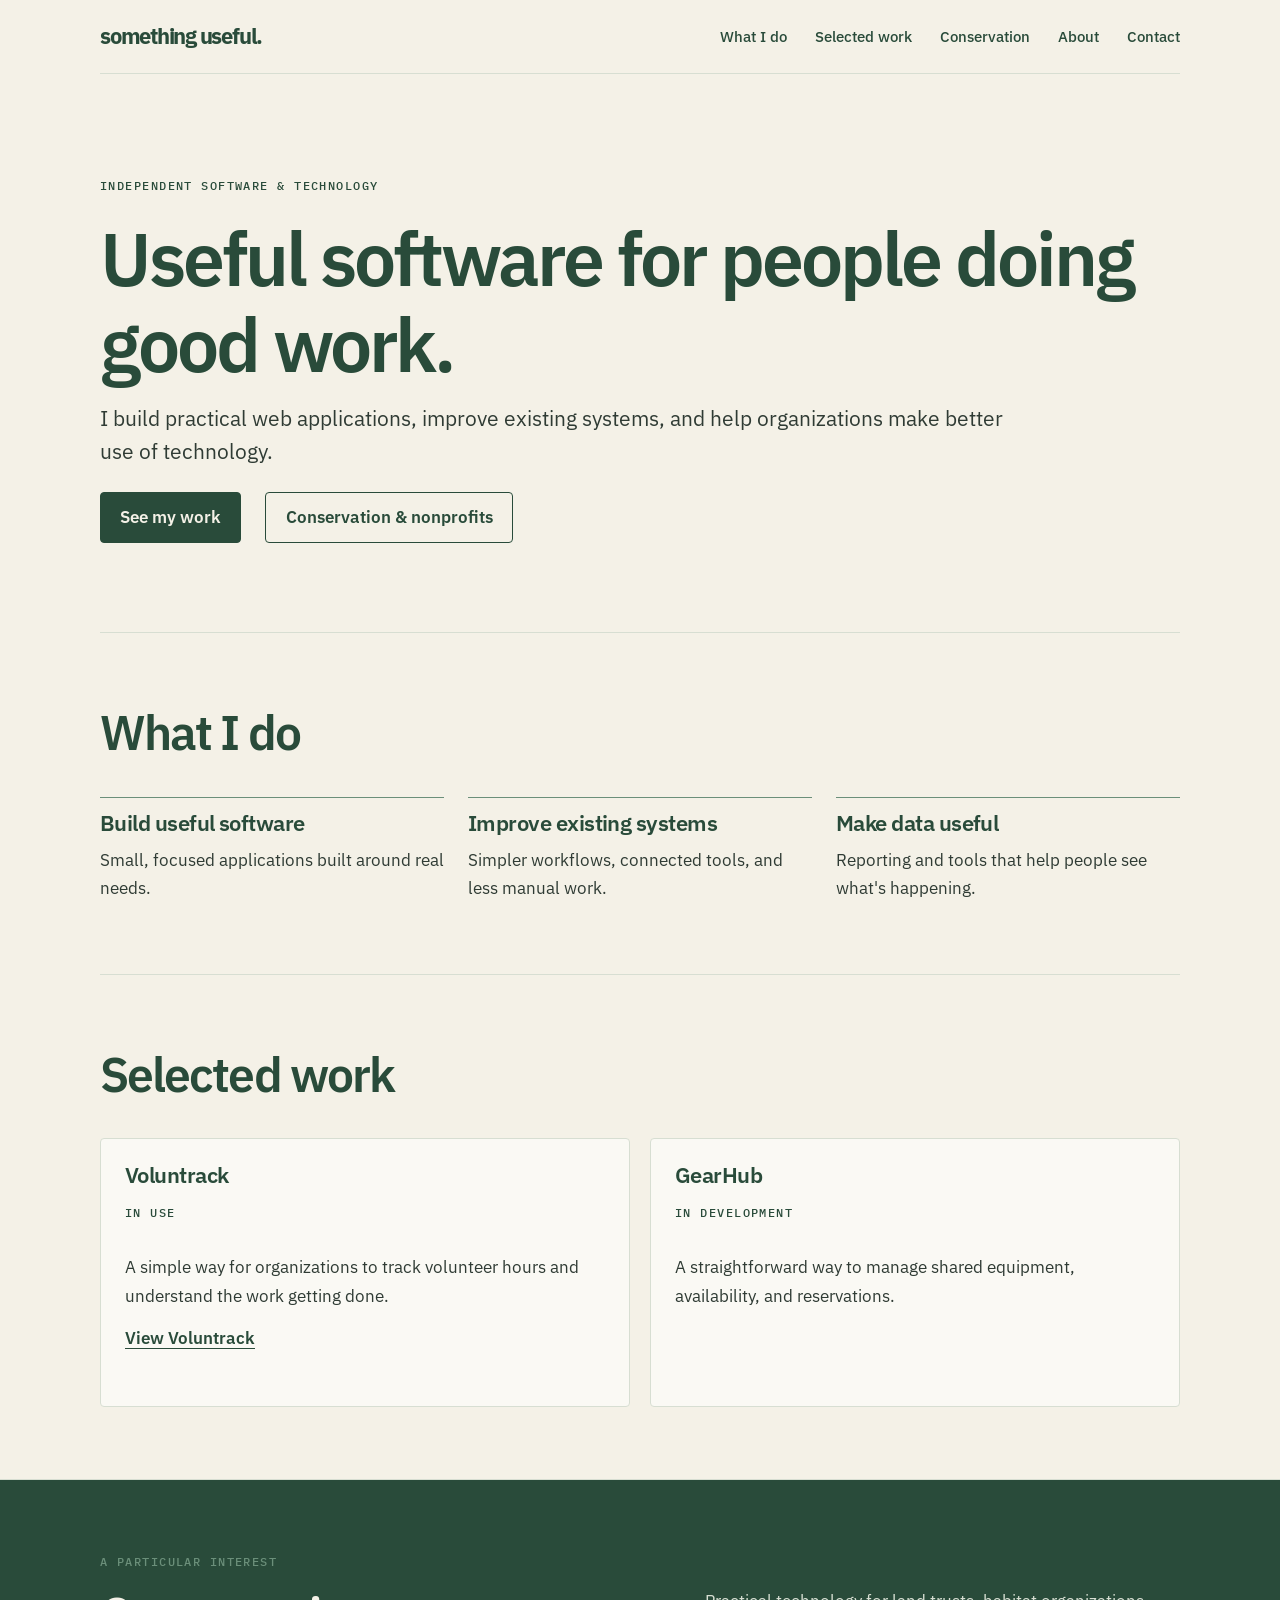
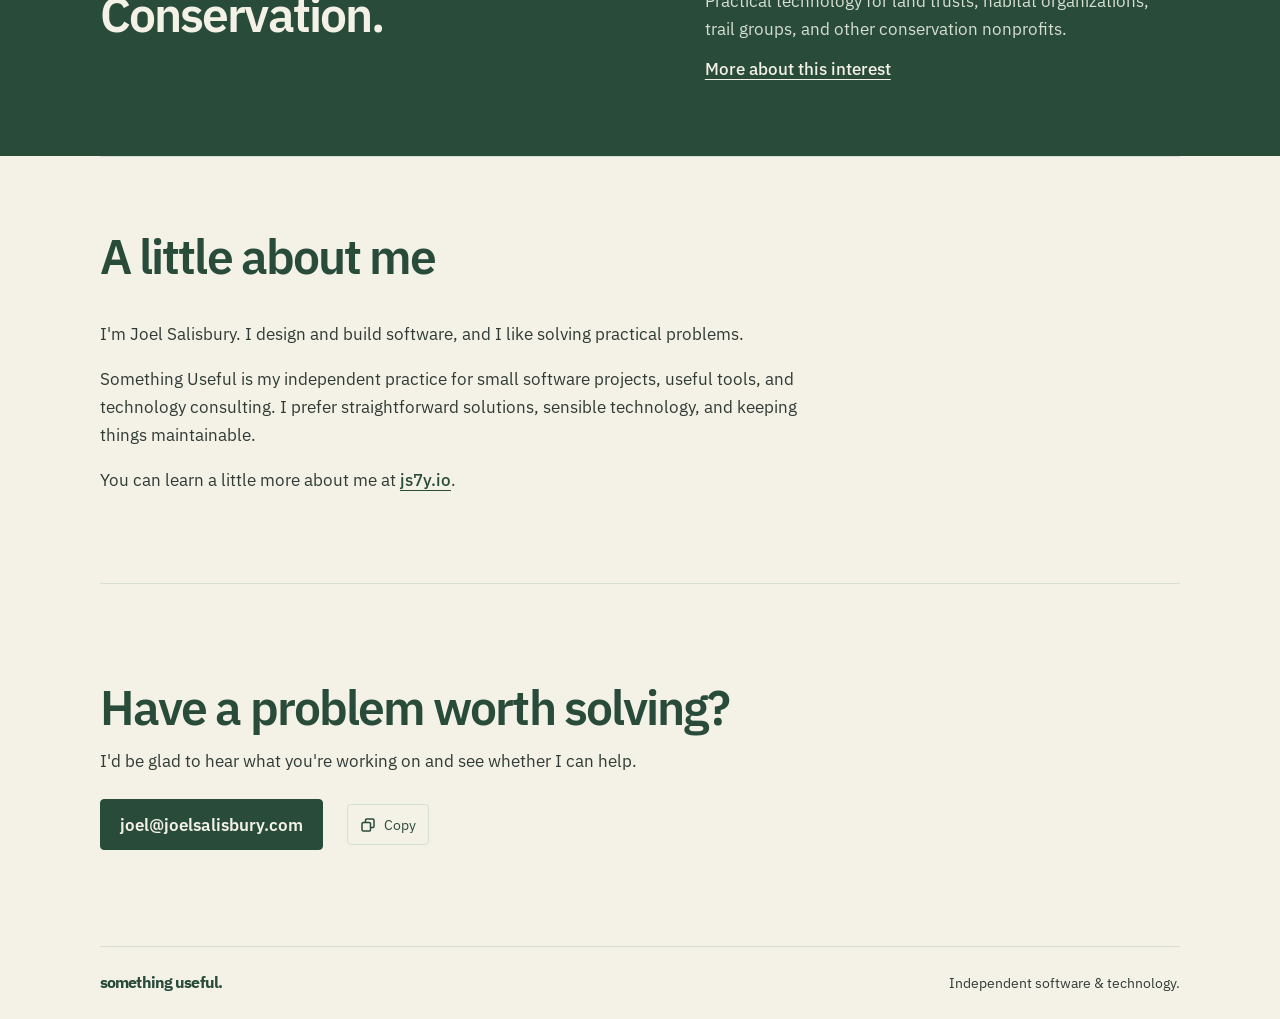
==== commit cc3b6867: "typo" ====
--- a/index.html
+++ b/index.html
@@ -100,7 +100,7 @@
       <div class="about-copy">
         <p>I'm Joel Salisbury. I design and build software, and I like solving practical problems.</p>
         <p>Something Useful is my independent practice for small software projects, useful tools, and technology consulting. I prefer straightforward solutions, sensible technology, and keeping things maintainable.</p>
-        <p>You can lear a little more about me at <a class="text-link" href="https://js7y.io">js7y.io</a>.</p>
+        <p>You can learn a little more about me at <a class="text-link" href="https://js7y.io">js7y.io</a>.</p>
       </div>
     </section>
 
